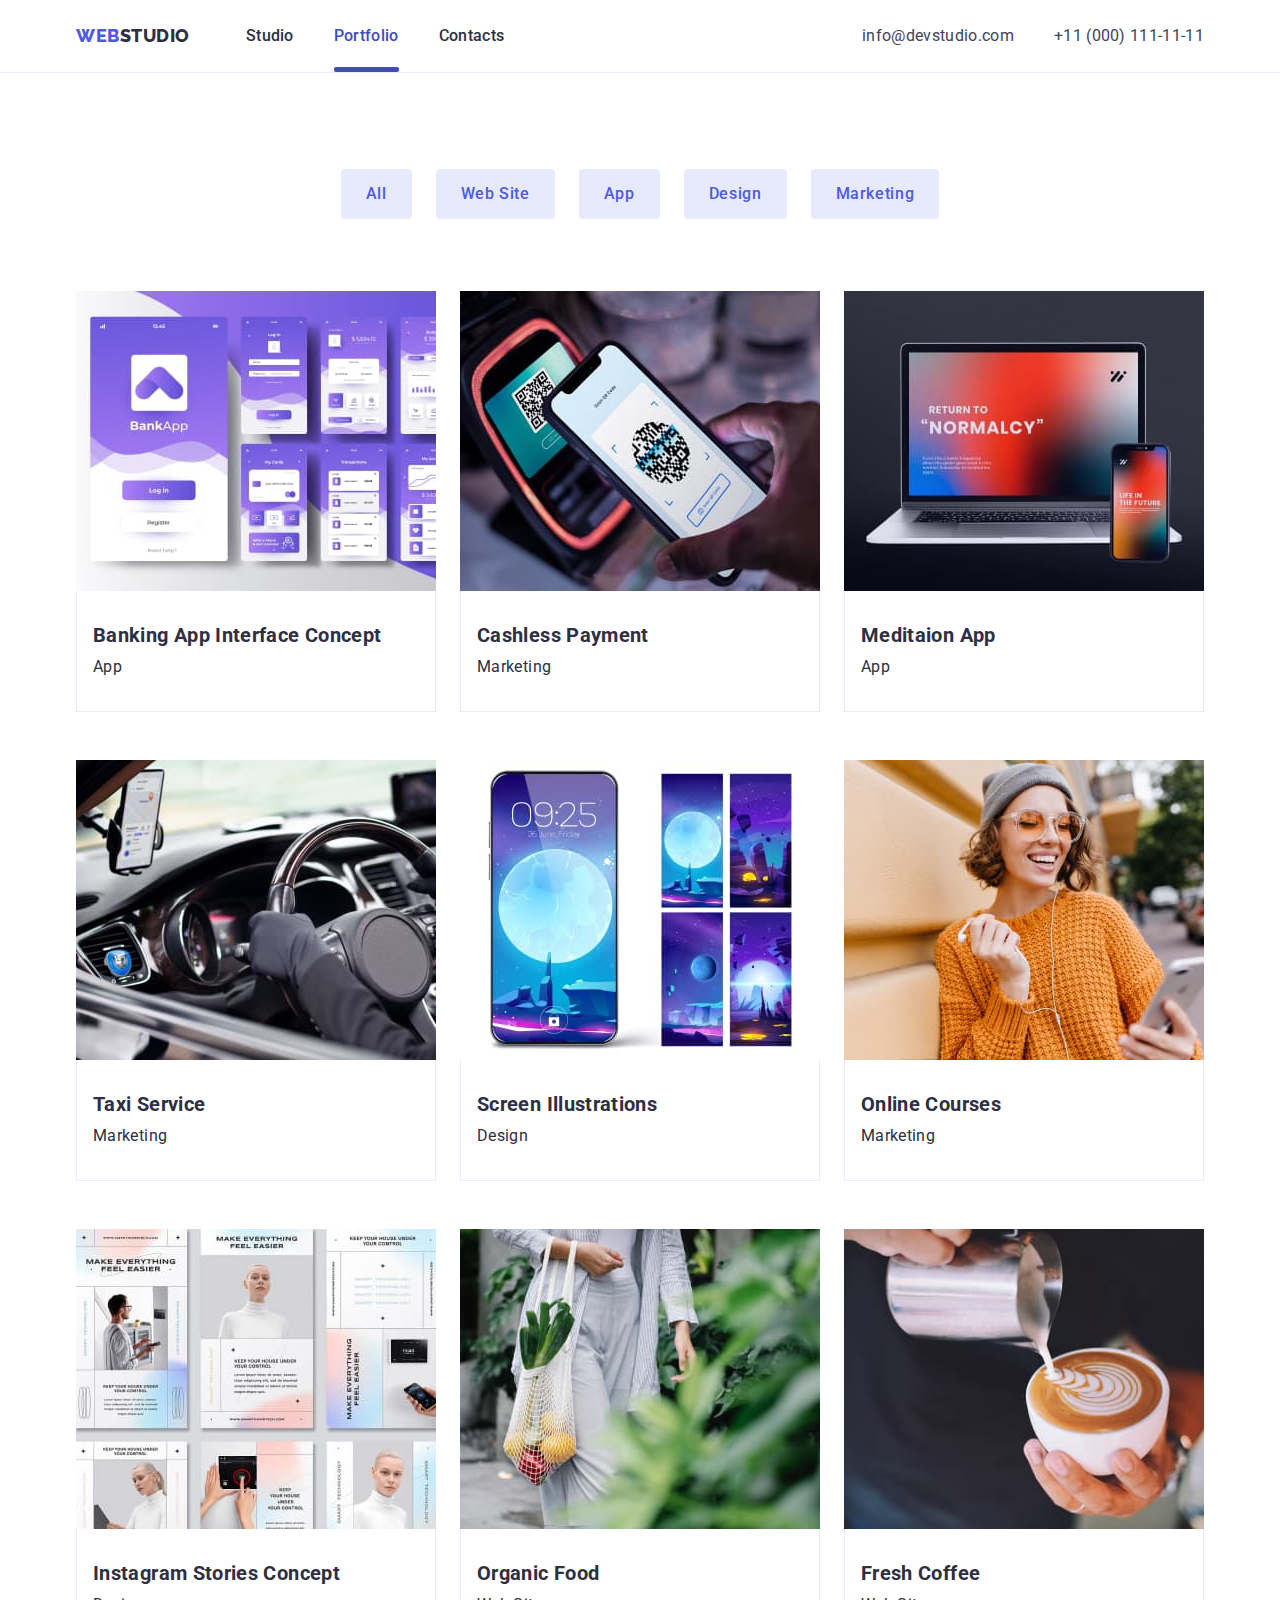
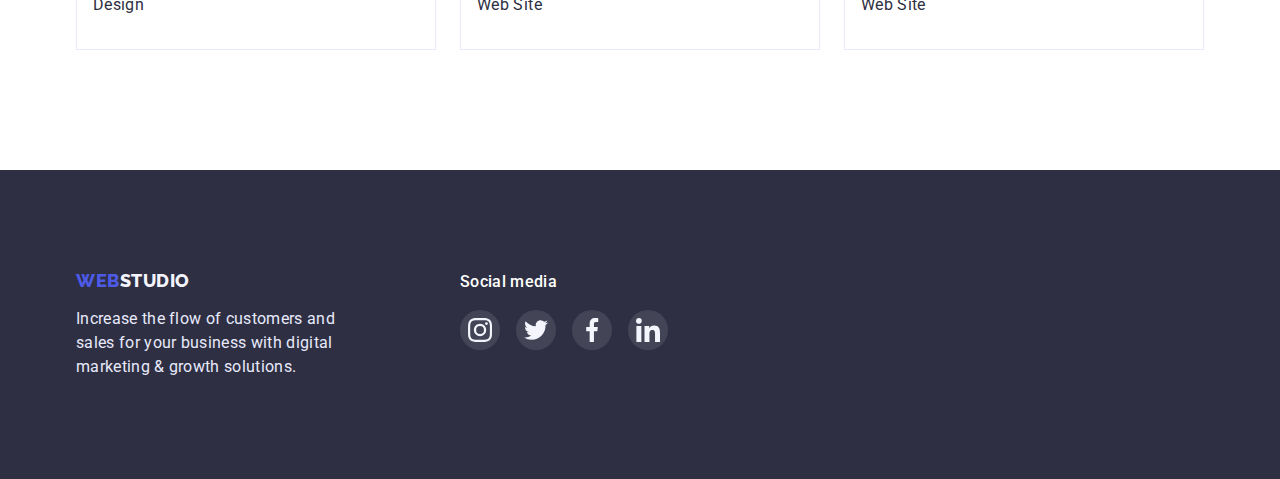
==== portfolio.html @ 46b61388 "Initial commit" ====
<!DOCTYPE html>
<html lang="en">
  <head>
    <meta charset="UTF-8" />
    <meta http-equiv="X-UA-Compatible" content="IE=edge" />
    <meta name="viewport" content="width=device-width, initial-scale=1.0" />
    <title>Document</title>
    <!-- fonst -->
    <link rel="preconnect" href="https://fonts.googleapis.com" />
    <link rel="preconnect" href="https://fonts.gstatic.com" crossorigin />
    <link
      href="https://fonts.googleapis.com/css2?family=Raleway:wght@800&family=Roboto:wght@400;500;700;900&display=swap"
      rel="stylesheet"
    />
    <!-- modern-normalize -->
    <link
      rel="stylesheet"
      href="https://cdn.jsdelivr.net/npm/modern-normalize@1.1.0/modern-normalize.min.css"
    />
    <!-- Custom styles -->
    <link rel="stylesheet" href="./css/styles.css" />
  </head>

  <body>
    <header class="header">
      <div class="header-container container">
        <a class="header-logo link" href=""
          ><span class="header-logo-blue">Web</span>Studio</a
        >
        <nav class="header-nav">
          <ul class="header-list">
            <li class="header-item">
              <a class="header-link link" href="./index.html">Studio</a>
            </li>
            <li class="header-item">
              <a class="header-link link header-current" href="./portfolio.html"
                >Portfolio</a
              >
            </li>
            <li class="header-item">
              <a class="header-link link" href="">Contacts</a>
            </li>
          </ul>
        </nav>
        <address>
          <ul class="header-address">
            <li>
              <a class="header-mail link" href="mailto:info@devstudio.com"
                >info@devstudio.com</a
              >
            </li>
            <li>
              <a class="header-contakt link" href="tel:+110001111111"
                >+11 (000) 111-11-11</a
              >
            </li>
          </ul>
        </address>
      </div>
    </header>
    <main>
      <!-- filters -->
      <section class="button section">
        <div class="container">
          <h1 hidden>Portfolio</h1>
          <ul class="btn-flex">
            <li>
              <button class="header-button btn" type="button">All</button>
            </li>
            <li>
              <button class="header-button btn" type="button">Web Site</button>
            </li>
            <li>
              <button class="header-button btn" type="button">App</button>
            </li>
            <li>
              <button class="header-button btn" type="button">Design</button>
            </li>
            <li>
              <button class="header-button btn" type="button">Marketing</button>
            </li>
          </ul>

          <!-- row1-3 -->

          <ul class="portfolio-flex">
            <li class="flex-item portfolio">
              <a class="portfolio-link" href="">
                <div class="product-thumb">
                  <img
                    src="./images/portfolio/row1card1(1).jpg"
                    alt="Banking App Interface Concept"
                    width="360"
                    height="300"
                  />

                  <div class="overlay">
                    <p>
                      14 Stylish and User-Friendly App Design Concepts · Task
                      Manager App · Calorie Tracker App · Exotic Fruit Ecommerce
                      App · Cloud Storage App
                    </p>
                  </div>
                </div>

                <div class="portfolio-bloc-item">
                  <h2 class="portfolio-caption">
                    Banking App Interface Concept
                  </h2>
                  <p class="portfolio-text">App</p>
                </div>
              </a>
            </li>

            <li class="flex-item">
              <a class="portfolio-link" href="">
                <div class="product-thumb">
                  <img
                    src="./images/portfolio/row1card2(1).jpg"
                    alt="Cashless Payment"
                    width="360"
                    height="300"
                  />
                  <div class="overlay">
                    <p>
                      14 Stylish and User-Friendly App Design Concepts · Task
                      Manager App · Calorie Tracker App · Exotic Fruit Ecommerce
                      App · Cloud Storage App
                    </p>
                  </div>
                </div>
                <div class="portfolio-bloc-item">
                  <h2 class="portfolio-caption">Cashless Payment</h2>
                  <p class="portfolio-text">Marketing</p>
                </div>
              </a>
            </li>

            <li class="flex-item">
              <a class="portfolio-link" href="">
                <div class="product-thumb">
                  <img
                    src="./images/portfolio/row1card3(1).jpg"
                    alt="Meditaion App"
                    width="360"
                    height="300"
                  />
                  <div class="overlay">
                    <p>
                      14 Stylish and User-Friendly App Design Concepts · Task
                      Manager App · Calorie Tracker App · Exotic Fruit Ecommerce
                      App · Cloud Storage App
                    </p>
                  </div>
                </div>
                <div class="portfolio-bloc-item">
                  <h2 class="portfolio-caption">Meditaion App</h2>
                  <p class="portfolio-text">App</p>
                </div>
              </a>
            </li>

            <li class="flex-item">
              <a class="portfolio-link" href="">
                <div class="product-thumb">
                  <img
                    src="./images/portfolio/row2card1(1).jpg"
                    alt="Taxi Service"
                    width="360"
                    height="300"
                  />
                  <div class="overlay">
                    <p>
                      14 Stylish and User-Friendly App Design Concepts · Task
                      Manager App · Calorie Tracker App · Exotic Fruit Ecommerce
                      App · Cloud Storage App
                    </p>
                  </div>
                </div>
                <div class="portfolio-bloc-item">
                  <h2 class="portfolio-caption">Taxi Service</h2>
                  <p class="portfolio-text">Marketing</p>
                </div>
              </a>
            </li>

            <li class="flex-item">
              <a class="portfolio-link" href="">
                <div class="product-thumb">
                  <img
                    src="./images/portfolio/row2card2(1).jpg"
                    alt="Screen Illustrations"
                    width="360"
                    height="300"
                  />
                  <div class="overlay">
                    <p>
                      14 Stylish and User-Friendly App Design Concepts · Task
                      Manager App · Calorie Tracker App · Exotic Fruit Ecommerce
                      App · Cloud Storage App
                    </p>
                  </div>
                </div>
                <div class="portfolio-bloc-item">
                  <h2 class="portfolio-caption">Screen Illustrations</h2>
                  <p class="portfolio-text">Design</p>
                </div>
              </a>
            </li>

            <li class="flex-item">
              <a class="portfolio-link" href="">
                <div class="product-thumb">
                  <img
                    src="./images/portfolio/row2card3(1).jpg"
                    alt="Online Courses"
                    width="360"
                    height="300"
                  />
                  <div class="overlay">
                    <p>
                      14 Stylish and User-Friendly App Design Concepts · Task
                      Manager App · Calorie Tracker App · Exotic Fruit Ecommerce
                      App · Cloud Storage App
                    </p>
                  </div>
                </div>
                <div class="portfolio-bloc-item">
                  <h2 class="portfolio-caption">Online Courses</h2>
                  <p class="portfolio-text">Marketing</p>
                </div>
              </a>
            </li>

            <li class="flex-item">
              <a class="portfolio-link" href="">
                <div class="product-thumb">
                  <img
                    src="./images/portfolio/row3card1(1).jpg"
                    alt="Instagram Stories Concept"
                    width="360"
                    height="300"
                  />
                  <div class="overlay">
                    <p>
                      14 Stylish and User-Friendly App Design Concepts · Task
                      Manager App · Calorie Tracker App · Exotic Fruit Ecommerce
                      App · Cloud Storage App
                    </p>
                  </div>
                </div>
                <div class="portfolio-bloc-item">
                  <h2 class="portfolio-caption">Instagram Stories Concept</h2>
                  <p class="portfolio-text">Design</p>
                </div>
              </a>
            </li>

            <li class="flex-item">
              <a class="portfolio-link" href="">
                <div class="product-thumb">
                  <img
                    src="./images/portfolio/row3card2(1).jpg"
                    alt="Organic Food"
                    width="360"
                    height="300"
                  />
                  <div class="overlay">
                    <p>
                      14 Stylish and User-Friendly App Design Concepts · Task
                      Manager App · Calorie Tracker App · Exotic Fruit Ecommerce
                      App · Cloud Storage App
                    </p>
                  </div>
                </div>
                <div class="portfolio-bloc-item">
                  <h2 class="portfolio-caption">Organic Food</h2>
                  <p class="portfolio-text">Web Site</p>
                </div>
              </a>
            </li>

            <li class="flex-item">
              <a class="portfolio-link" href="">
                <div class="product-thumb">
                  <img
                    src="./images/portfolio/row3card3(1).jpg"
                    alt="Fresh Coffee"
                    width="360"
                    height="300"
                  />
                  <div class="overlay">
                    <p>
                      14 Stylish and User-Friendly App Design Concepts · Task
                      Manager App · Calorie Tracker App · Exotic Fruit Ecommerce
                      App · Cloud Storage App
                    </p>
                  </div>
                </div>
                <div class="portfolio-bloc-item">
                  <h2 class="portfolio-caption">Fresh Coffee</h2>
                  <p class="portfolio-text">Web Site</p>
                </div>
              </a>
            </li>
          </ul>
        </div>
      </section>
    </main>
    <footer class="footer">
      <div class="container footer-bloc">
        <div class="footer-container">
          <a class="footer-logo link" href=""
            ><span class="footer-logo-blue">Web</span>Studio</a
          >

          <p class="logo-text">
            Increase the flow of customers and sales for your business with
            digital marketing & growth solutions.
          </p>
        </div>
        <div class="footer-sauce">
          <div>
            <h5 class="sauce-text">Social media</h5>
          </div>
          <div>
            <ul class="footer-sauce-bloc">
              <li class="socials-item">
                <a
                  class="socials-link sauce-socials-link"
                  href
                  aria-label="Instagram link"
                >
                  <svg class="socials-icon" width="24" height="24">
                    <use href="./images/icons.svg#icon-instagram"></use>
                  </svg>
                </a>
              </li>
              <li class="socials-item">
                <a
                  class="socials-link sauce-socials-link"
                  href
                  aria-label="Twitter link"
                >
                  <svg class="socials-icon" width="24" height="24">
                    <use href="./images/icons.svg#icon-twitter"></use>
                  </svg>
                </a>
              </li>
              <li class="socials-item">
                <a
                  class="socials-link sauce-socials-link"
                  href
                  aria-label="Twitter link"
                >
                  <svg class="socials-icon" width="24" height="24">
                    <use href="./images/icons.svg#icon-facebook"></use>
                  </svg>
                </a>
              </li>
              <li class="socials-item">
                <a
                  class="socials-link sauce-socials-link"
                  href
                  aria-label="Facebook link"
                >
                  <svg class="socials-icon" width="24" height="24">
                    <use href="./images/icons.svg#icon-linkedin"></use>
                  </svg>
                </a>
              </li>
            </ul>
          </div>
        </div>
      </div>
      <script src="./js/modal.js"></script>
    </footer>
  </body>
</html>
---- css/styles.css ----
:root {
  /* Fonts */
  --primary-font: 'roboto', sans-serif;
  --secondary-font: 'Raleway', sans-serif;

  /* Text colors */

  --color-iris: #4d5ae5;
  --color-ocean: #404bbf;
  --color-novy-blue: #2e2f42;
  --color-green: #31d0aa;
  --color-slate: #434455;
  --color-light-slate: #8e8f99;
  --color-cornflower: #e7e9fc;
  --color-cloud: #f4f4fd;
  --color-white: #ffffff;


/* Timing function */
--timing-function:250ms cubic-bezier(0.4, 0, 0.2, 1);
}


/* reset */

h1,
h2,
h3,
h4,
h5,
h6,
p,
ul {
  margin: 0;
  padding: 0;
}

body {
  font-family: var(--primary-font);
  font-size: 18px;

  letter-spacing: 0.02em;
  color: var(--color-novy-blue);
}

img {
  display: block;
  max-width: 100%;
  height: auto;
}

/* container */
.container {
  width: 1158px;
  padding-left: 15px;
  padding-right: 15px;
  margin-left: auto;
  margin-right: auto;
  /* outline: 1px solid red; */
}

.section {
  padding-top: 120px;
  padding-bottom: 120px;
}

/* Header styles */




.header-logo {
  font-family: var(--secondary-font);
  font-weight: 800;
  font-size: 18px;
  line-height: calc(24 / 18);
  letter-spacing: 0.03em;
  text-transform: uppercase;
  color: var(--color-novy-blue);
  margin-right: 56px;
}

.header-logo-blue {
  color: var(--color-iris);
}
.header-list {
  display: flex;
  align-items: center;
  gap: 40px;
}
.header-nav {
  margin-right: auto;
}
.header-link {
  display: block;
  padding-top: 24px;
  padding-bottom: 24px;
  font-weight: 500;
  font-size: 16px;
  line-height: calc(24 / 16);
  letter-spacing: 0.02em;
  color: var(--color-novy-blue);
  
}

 

.header-address {
  display: flex;
  align-items: center;
  gap: 40px;
}
li {
  list-style: none;
}
.link{
  text-decoration: none;

}

.header-link {
  
  position: relative;
transition: color var(--timing-function);
}
 
.header-current{
  color: var(--color-ocean);
}


 

.header-current::after {
content:'';
position: absolute;
left: 0;
bottom: 0;
display: block;
width: 100%;
height: 5px;
background-color:var(--color-ocean);
border-radius: 2px;
/* 
opacity: 0;
transition: opacity var(--timing-function),  */

}






.header-link:hover,
.header-link:focus {
  color: var(--color-ocean);
}

.header-mail {
  font-style: normal;
  font-weight: 400;
  font-size: 16px;
  line-height: calc(24 / 16);
  letter-spacing: 0.02em;
  color: var(--color-slate);
  transition: color var(--timing-function);
}

.header-mail:hover,
.header-mail:focus {
  color: var(--color-ocean);
}

.header-contakt {
  font-style: normal;
  font-weight: 400;
  font-size: 16px;
  line-height: calc(24 / 16);
  letter-spacing: 0.02em;
  color: var(--color-slate);
  transition: color var(--timing-function);
}

.header-contakt:hover,
.header-contakt:focus {
  color: var(--color-ocean);
}
/* header {
  padding-top: 24px;
  padding-bottom: 24px;
} */
.header {
  border-bottom: 1px solid #e7e9fc;
}

.header-container {
  display: flex;
  align-items: center;
}

/* hero */

.hero {
  background-color: var(--color-novy-blue);
  padding-bottom: 188px;
  padding-top: 188px;
}
.hero-background{
  max-width: 1440px;
  margin-left: auto;
  margin-right: auto;
  background-image:linear-gradient(rgba(46, 47, 66, 0.7),rgba(46, 47, 66, 0.7)), url(../images/hero/people-office\ 1\ \(1\).jpg);
  background-repeat: no-repeat;
  background-position: center;
  background-size: cover;
  }

.hero-title {
  font-size: 56px;
  line-height: calc(60 / 56);
  text-align: center;
  letter-spacing: 0.02em;
  color: var(--color-white);
  width: 500px;
  margin-left: auto;
  margin-right: auto;

  margin-bottom: 48px;
}

.hero-button {
  display: block;
  min-width: 169px;
  min-height: 56px;
  font-family: var(--primary-font);
  font-weight: 500;
  font-size: 16px;
  line-height: calc(24 / 16);

  letter-spacing: 0.04em;
  color: var(--color-white);
  cursor: pointer;
  background-color: var(--color-iris);
  box-shadow: 0px 4px 4px rgba(0, 0, 0, 0.15);
  border-radius: 4px;
  border: 1px solid transparent;
  margin-left: auto;
  margin-right: auto;
  transition: background-color var(--timing-function);
}

.hero-button:hover,
.hero-button:focus {
  background-color: var(--color-ocean);
}

.header-button {
  font-family: var(--primary-font);

  font-weight: 500;
  font-size: 16px;
  line-height: calc(24 / 16);
  text-align: center;
  letter-spacing: 0.04em;
  cursor: pointer;
  color: var(--color-iris);
  background-color: var(--color-cornflower);
}
.backdrop{
position: fixed;
top: 0;
left: 0;
width: 100%;
height: 100%;
background-color:rgba(46, 47, 66, 0.4);
opacity: 1;
transition: opacity 250ms var(--timing-function);

}

.backdrop.is-hidden{
  opacity: 0;
  pointer-events: none;
}

.backdrop.is-hidden .modal {
  transform: translate(-50%,-50%) scale(0.8);
}

.modal{
position: absolute;
top: 50%;
left: 50%;
transform: translate(-50%,-50%) scale(1);
height: 576px;
width: 408px;

background-color: #FCFCFC;
box-shadow: 0px 1px 1px rgba(0, 0, 0, 0.14), 0px 1px 3px rgba(0, 0, 0, 0.12), 0px 2px 1px rgba(0, 0, 0, 0.2);
border-radius: 4px;
 
 transition: transform var(--timing-function);
}

.modal-btn{
 position: absolute;
 top: 24px;
 right: 24px;

 display: flex;
 align-items: center;
 justify-content: center;
 fill: #000000;
  width: 24px;
  height: 24px;
  padding: 0;
  
  background-color: var(--color-cornflower);
  border: 1px solid rgba(0, 0, 0, 0.1);
  border-radius: 50%;
  cursor: pointer;
  transition: background-color var(--timing-function), fill var(--timing-function) ;
}

.modal-btn:hover{
  background-color:var(--color-ocean);
  fill: var(--color-white) ;
  ;
}

.btn:hover {
   box-shadow: 0px 3px 1px rgba(0, 0, 0, 0.1), 0px 2px 1px rgba(0, 0, 0, 0.08),
    0px 2px 2px rgba(0, 0, 0, 0.12);
}

.btn:focus,
.btn:hover {
  color: var(--color-white);
  background-color: var(--color-iris);
}
/* section1 */
.flexbox-container {
  display: flex;
  align-items: flex-start;
  gap: 24px;
}
.features-bloc {
  width: calc(100% / 4);
}

.thumb {
  display: flex;
  background-color:var(--color-cloud) ;
  border-radius: 4px;
  height: 112px;
  align-items: center;
  justify-content: center;
  margin-bottom: 8px;
}







.features {
  font-weight: 500;
  font-size: 20px;
  line-height: calc(24 / 20);
  letter-spacing: 0.02em;
  margin-bottom: 8px;
}
.features-text {
  font-size: 16px;
  line-height: calc(24 / 16);
  letter-spacing: 0.02em;

  /* SLATE */

  color: var(--color-slate);
}

/* Section2-benefit */

.benefits-title {
  margin-bottom: 72px;
  font-weight: 700;
  font-size: 36px;
  line-height: calc(40 / 36);
  text-align: center;
  letter-spacing: 0.02em;
  text-transform: capitalize;
}
.benefits-flex {
  display: flex;
  gap: 24px;
}

/* Our Team */
.team-bloc {
  background: #f4f4fd;
}

.team {
  margin-bottom: 72px;
  font-size: 36px;
  line-height: calc(40 / 36);
  text-align: center;
  letter-spacing: 0.02em;
  text-transform: capitalize;
}

.border {
  box-shadow: 0px 1px 6px rgba(46, 47, 66, 0.08),
    0px 1px 1px rgba(46, 47, 66, 0.16), 0px 2px 1px rgba(46, 47, 66, 0.08);
  border-radius: 0px 0px 4px 4px;
  background: var(--color-white);
}

.team-inner {
  padding-top: 32px;
  padding-bottom: 32px;
}
.team-items {
  margin-bottom: 8px;
  font-weight: 500;
  font-size: 20px;
  line-height: calc(24 / 20);
  text-align: center;
  letter-spacing: 0.02em;
}

.team-img {
  margin-bottom: 32px;
}

.team-description {
  margin-bottom: 8px;
  font-size: 16px;
  line-height: calc(24 / 16);
  text-align: center;
  letter-spacing: 0.02em;

}

.team-flex {
  display: flex;
  padding-left: 0px;
  gap: 24px;
}
 .socials{
  display: flex;
  align-items: center;
  justify-content: center;
  gap: 24px;
 }
 


.socials-link {
  display: flex;
  align-items: center;
  justify-content: center;
  width: 40px;
  height: 40px;
  border-radius: 50%;
  background-color: var(--color-iris);
  fill:var(--color-cloud);
  transition: background-color var(--timing-function);
}

.socials-link:hover,
.socials-link:focus{
 background-color: var(--color-ocean);
}

/* Customers section */
.customers-section {
  padding-top: 130px;
}

.customers-item {
  margin-bottom: 72px;
  font-weight: 700;
font-size: 36px;
line-height: 40px;
text-align: center;
}
.customers-bloc {
  display:flex;
  align-items: center;
  justify-content: center;
  gap: 24px;
}

.customers-link {
  display: flex;
  align-items: center;
  justify-content: center;
  width: 168px;   
  height: 88px;
  border: 1px solid var(--color-light-slate);
  border-radius: 4px;
  background-color: var(--color-white);
  fill:var(--color-light-slate);
  transition: fill var(--timing-function), border var(--timing-function);
}

.customers-link:hover,
.customers-link:focus{
 
 fill:var(--color-ocean) ;
 border: 1px solid var(--color-ocean);
}



/* footer */
.footer {
  background-color: var(--color-novy-blue);
  padding-top: 100px;
  padding-bottom: 100px;
}
.footer-bloc{
  display: flex;
  gap: 120px;
  
}
.footer-container {
  width: 264px;
}

.footer-logo {
  display: block;
  margin-bottom: 16px;
  font-family: var(--secondary-font);
  font-weight: 800;
  font-size: 18px;
  line-height: calc(21 / 18);
  letter-spacing: 0.03em;
  text-transform: uppercase;

  color: var(--color-cloud);
}

.footer-logo-blue {
  color: var(--color-iris);
}
.logo-text {
  font-size: 16px;
  line-height: calc(24 / 16);
  letter-spacing: 0.02em;
  color: var(--color-cornflower);
}
 
.footer-sauce-bloc{
  display: flex;
  gap: 16px;
  

}
.sauce-text{
  margin-bottom: 16px;
  font-family: 'Roboto';

font-weight: 500;
font-size: 16px;
line-height: calc(24 / 16);
letter-spacing: 0.02em;
color:var(--color-white);

}
.sauce-socials-link{
background-color:rgba(255, 255, 255, 0.1);
transition: background-color var(--timing-function);
}

.sauce-socials-link:hover,
.sauce-socials-link:focus{
  background-color: var(--color-green);
}


/* portfolio */
.btn {
  padding: 12px 24px;
  
  border-radius: 4px;
  border: 1px solid #e7e9fc;
  transition: box-shadow var(--timing-function), color var(--timing-function), background-color var(--timing-function) ;
}

.btn-flex {
  display: flex;
  justify-content: center;
  
  margin-bottom: 72px;
  padding-left: 0px;
}

.btn-flex li:not(:last-child) {
  margin-right: 24px;
}

.portfolio-flex {
  display: flex;
  flex-wrap: wrap;
  row-gap: 48px;
  column-gap: 24px;
}
.flex-item {
  flex-basis: calc((100% - 2 * 24px) / 3);
  
}

.portfolio-link{
  display: inline-block;
  color: var(--color-novy-blue);
  text-decoration: none;
  transition: box-shadow var(--timing-function);
}
.portfolio-link:hover,
.portfolio-link:focus {
box-shadow: 0px 1px 6px rgba(46, 47, 66, 0.08), 0px 1px 1px rgba(46, 47, 66, 0.16), 0px 2px 1px rgba(46, 47, 66, 0.08);
 }
 
 .product-thumb {
  position: relative;
  overflow: hidden;
}

 .overlay{
position: absolute;
top: 0;
left: 0;
height: 100%;
width: 100%;

padding-top: 40px;
padding-left: 32px;
padding-right: 32px;
color:var(--color-cloud) ;
background-color: var(--color-ocean);

transform: translatey(100%);
transition: transform var(--timing-function);
 }


.portfolio-link:hover .overlay {
  transform: translatey(0);
  
}

 .overlay > p {
  width: 296px;
  font-size: 16px;
  line-height:calc(24 / 16);  
 
 }

 
  .portfolio-bloc-item {
  padding-top: 32px;
  padding-bottom: 32px;
  padding-left: 16px;
  border: 1px solid #e7e9fc;
  border-top: none;
}

.portfolio-caption {
  margin-bottom: 8px;
  font-weight: 500px;
  font-size: 20px;
  line-height: calc(24 / 20);
}

.portfolio-text {
  font-size: 16px;
  line-height: calc(24 / 16);
}

/* Section2-benefit */
.benefits-section {
  padding-top: 0;
}

.button {
  padding-top: 96px;
}
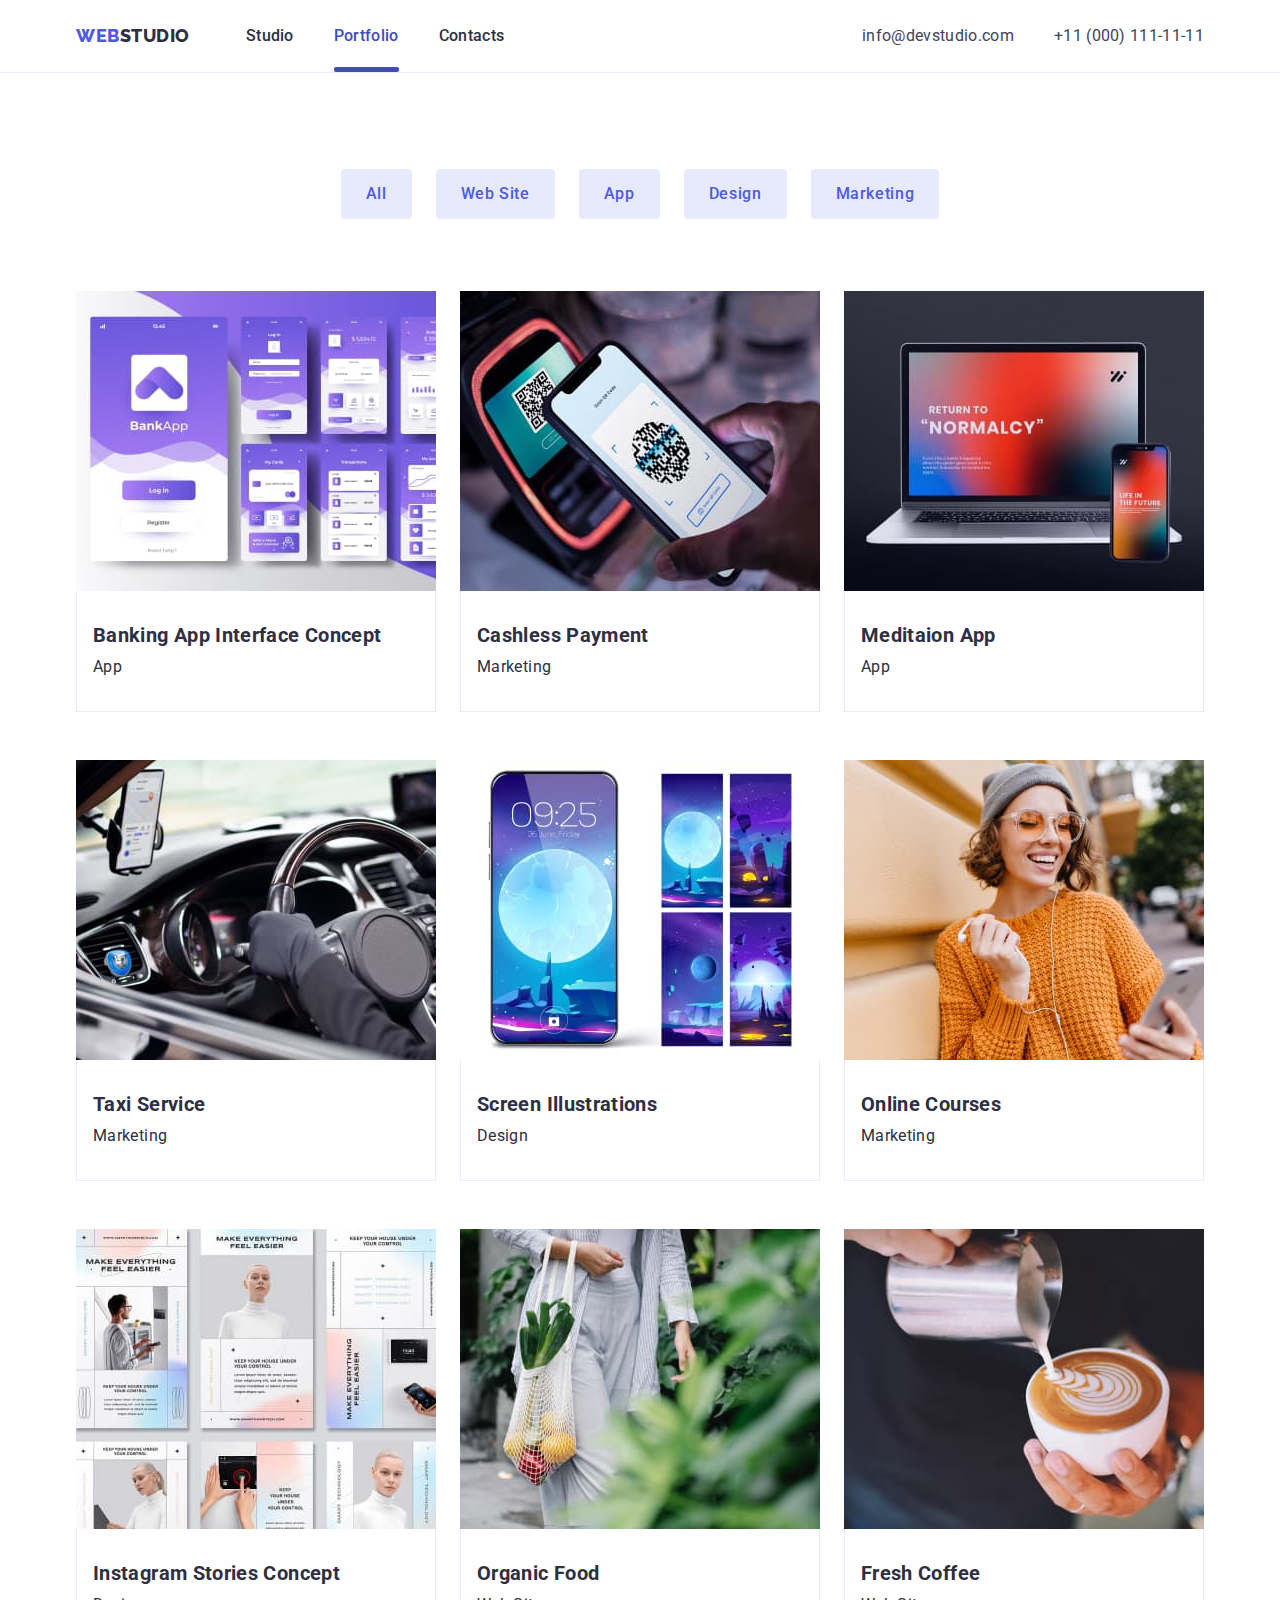
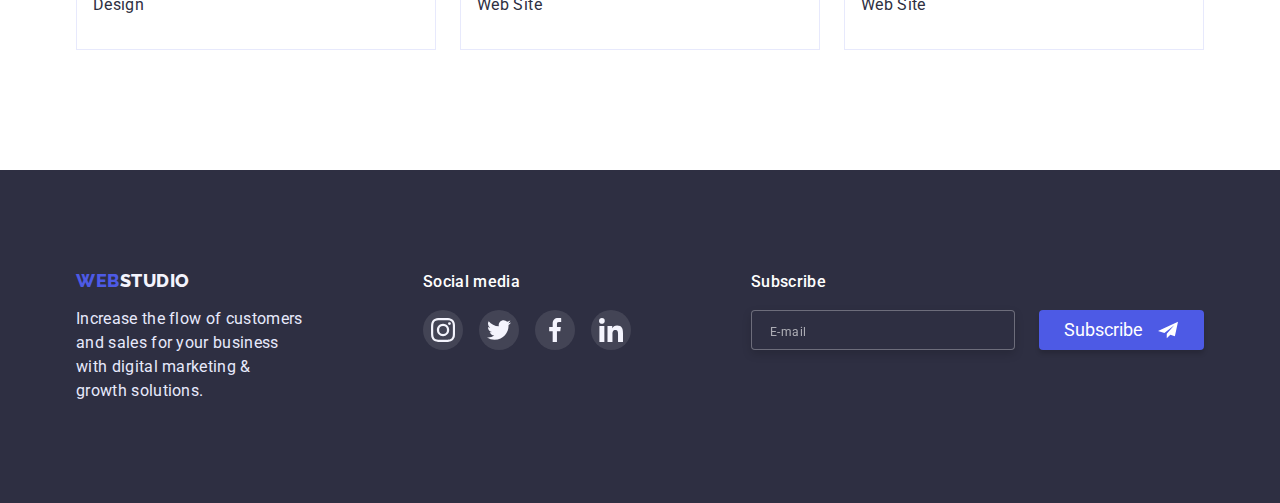
==== commit 70a76083: "д/з№6" ====
--- a/portfolio.html
+++ b/portfolio.html
@@ -372,8 +372,29 @@
             </ul>
           </div>
         </div>
+        <div class="footer-mail-bloc">
+          <p>Subscribe</p>
+          <form class="footer-mail-form" name="footer_mail_form">
+            <div class="footer-mail-group">
+              <label class="footer-mail-form-lebel">
+                <input
+                  class="footer-mail-input"
+                  type="email"
+                  name="footer_mail_input"
+                  placeholder="E-mail"
+                />
+              </label>
+              <div class="footer-mail-button">
+                <button class="btn-footer-mail" type="submit">Subscribe</button>
+                <svg class="footer-mail-icon" width="24" height="20">
+                  <use href="./images/icons.svg#icon-Frame"></use>
+                </svg>
+              </div>
+            </div>
+          </form>
+        </div>
       </div>
-      <script src="./js/modal.js"></script>
     </footer>
+    <script src="./js/modal.js"></script>
   </body>
 </html>
--- a/css/styles.css
+++ b/css/styles.css
@@ -47,6 +47,19 @@
   display: block;
   max-width: 100%;
   height: auto;
+}
+
+.visually-hidden {
+  position: absolute;
+  white-space: nowrap;
+  width: 1px;
+  height: 1px;
+  overflow: hidden;
+  border: 0;
+  padding: 0;
+  clip: rect(0 0 0 0);
+  clip-path: inset(50%);
+  margin: -1px;
 }
 
 /* container */
@@ -267,6 +280,7 @@
   color: var(--color-iris);
   background-color: var(--color-cornflower);
 }
+
 .backdrop{
 position: fixed;
 top: 0;
@@ -326,7 +340,226 @@
 .modal-btn:hover{
   background-color:var(--color-ocean);
   fill: var(--color-white) ;
-  ;
+  
+}
+
+
+/* Form modal */
+
+.modal-form{
+padding-left: 24px;
+padding-top: 72px;
+padding-bottom: 24px;
+padding-right: 24px;
+color:var(--color-light-slate);
+}
+
+.modal-title{
+display:block;
+  font-weight: 500;
+font-size: 16px;
+line-height: calc(24/16);
+text-align: center;
+margin-bottom: 16px;
+color: var(--color-novy-blue);
+}
+
+
+
+.form-field{
+  position: relative; 
+  display: flex;
+  flex-direction: column;
+  margin: 0;
+  transition: o;
+}
+ 
+
+.form-field input{
+
+  border: 1px solid rgba(33, 33, 33, 0.2);
+  border-radius: 4px;
+width: 360px;
+height: 40px;
+}
+
+
+.form-field label{
+  margin-bottom: 8px;
+  font-weight: 400;
+  font-size: 12px;
+
+  line-height: calc(14/12);
+  letter-spacing: 0.01em;
+  cursor: pointer;
+ 
+  }
+ 
+ 
+.label-item{
+display: block;
+  margin-bottom: 4px;
+  }
+ 
+ .modal-input-group{
+  position: relative;
+ }
+
+.form-name label{
+  letter-spacing: 0.04em;
+
+}
+
+  
+
+
+.frame-focus:focus{
+   outline-color: var(--color-iris);
+}
+
+.frame-focus{
+ padding-left:38px;
+transition: outline-color var(--timing-function);
+}
+
+
+.modal-icon{
+  position: absolute;
+  top: 50%;
+  left: 16px;
+fill: var(--color-novy-blue);
+  transform: translateY(-50%);
+transition: fill var(--timing-function);
+}
+
+.frame-focus:focus ~ .modal-icon{
+  fill:var(--color-iris);
+}
+
+.textarea{
+  width: 360px;
+height: 120px;
+
+resize: none;
+
+border: 1px solid rgba(33, 33, 33, 0.2);
+border-radius: 4px;
+}
+.textarea-modal-focus{
+  padding: 8px 16px;
+  transition: outline-color var(--timing-function);
+}
+
+.textarea-modal-focus:focus{
+  outline-color: var(--color-iris);
+}
+
+.textarea-modal-focus::placeholder{
+font-weight: 400;
+font-size: 12px;
+line-height: calc(14/12);
+
+
+letter-spacing: 0.04em;
+
+color: rgba(117, 117, 117, 0.5);
+}
+
+label.textarea-label{
+  margin-bottom: 16px;
+}
+
+.modal-checkbox-label{
+display: flex;
+align-items: center;
+justify-content: start;
+gap: 8px;
+margin-bottom:24px ;
+cursor: pointer;
+}
+
+.checkbox input {
+  border: 1.25px solid #404BBF;
+  border-radius: 2px;
+}
+.modal-checkbox-label{
+font-weight: 400;
+font-size: 12px;
+line-height: calc(14/12);
+letter-spacing: 0.04em;
+}
+
+
+.modal-checkbox-input{
+
+  display: block;
+ transition:fill var(--timing-function),stroke var(--timing-function);
+}
+
+
+.modal-checkbox-input:checked {
+background-color: var(--color-ocean);
+border-color: var(--color-ocean);
+background-size: 16px;
+
+}
+
+
+.custom-checkbox-frame{
+  position: relative;
+  fill: transparent;
+  stroke:#2E2F42;
+
+ 
+}
+.modal-checkbox-input:checked + .custom-checkbox > .custom-checkbox-frame {
+  
+  fill: var(--color-ocean);
+  stroke: var(--color-ocean);
+}
+
+.modal-checkbox-input:checked + .custom-checkbox >.custom-checkbox-clic {
+  opacity: 1;
+  
+}
+
+ 
+
+.custom-checkbox-clic{
+  opacity:0 ;
+  
+}
+.modal-form-desc{
+  color:  #757575;
+}
+
+.label-policy-link{
+  color: var(--color-iris);
+}
+
+.button-modal{
+display:block;
+justify-content: center;
+padding: 16px 32px;
+
+letter-spacing: 0.04em;
+margin-left: auto;
+margin-right: auto;
+  width: 169px;
+  height: 56px;
+  border: 0;
+  box-shadow: 0px 4px 4px rgba(0, 0, 0, 0.15);
+  border-radius: 4px;
+  background-color: var(--color-iris);
+  color: var(--color-white);
+transition: background-color var(--timing-function);
+cursor: pointer;
+}
+
+
+.button-modal:hover,
+.button-modal:focus{
+  background-color: var(--color-ocean);
 }
 
 .btn:hover {
@@ -377,7 +610,6 @@
   line-height: calc(24 / 16);
   letter-spacing: 0.02em;
 
-  /* SLATE */
 
   color: var(--color-slate);
 }
@@ -582,6 +814,85 @@
   background-color: var(--color-green);
 }
 
+.footer-mail-bloc {
+}
+.footer-mail-bloc > p{
+margin-bottom: 16px;
+  font-weight: 500;
+font-size: 16px;
+line-height: calc(24/16);
+letter-spacing: 0.02em;
+  color: var(--color-white);
+}
+.footer-mail-group{
+  display: flex;
+  justify-content: center;
+  align-items: center;
+  gap: 24px;
+}
+
+
+.footer-mail-form-lebel {
+}
+
+
+.footer-mail-input {
+  width: 264px;
+  height: 40px;
+  
+  border: 1px solid rgba(255, 255, 255, 0.3);
+filter: drop-shadow(0px 4px 4px rgba(0, 0, 0, 0.15));
+border-radius: 4px;
+background-color: var(--color-novy-blue);
+ color: var(--color-white); 
+ cursor: pointer;
+}
+
+.footer-mail-input::placeholder{
+  display: flex;
+  align-items: center;
+ padding-left: 16px;
+  font-weight: 400;
+  font-size: 12px;
+  line-height: 24px;
+  
+  
+  letter-spacing: 0.04em;
+ 
+  color: rgba(255, 255, 255, 0.6); 
+}
+
+.footer-mail-button{
+  position: relative;
+}
+
+.btn-footer-mail {
+  display: flex;
+  align-items: center;
+  width: 165px;
+height: 40px;
+padding-left: 24px;
+  border: 1px solid transparent;
+border-radius: 4px;
+ background-color: var(--color-iris);
+ color:var(--color-white);
+ cursor: pointer;
+box-shadow: 0px 4px 4px rgba(0, 0, 0, 0.15);
+transition: background-color var(--timing-function);
+ 
+}
+.btn-footer-mail:hover,
+.btn-footer-mail:focus{
+  background-color: var(--color-ocean);
+
+}
+
+.footer-mail-icon {
+  position: absolute;
+  top: 0;
+  right:24px ;
+  transform:translateY(50%) ;
+}
 
 /* portfolio */
 .btn {
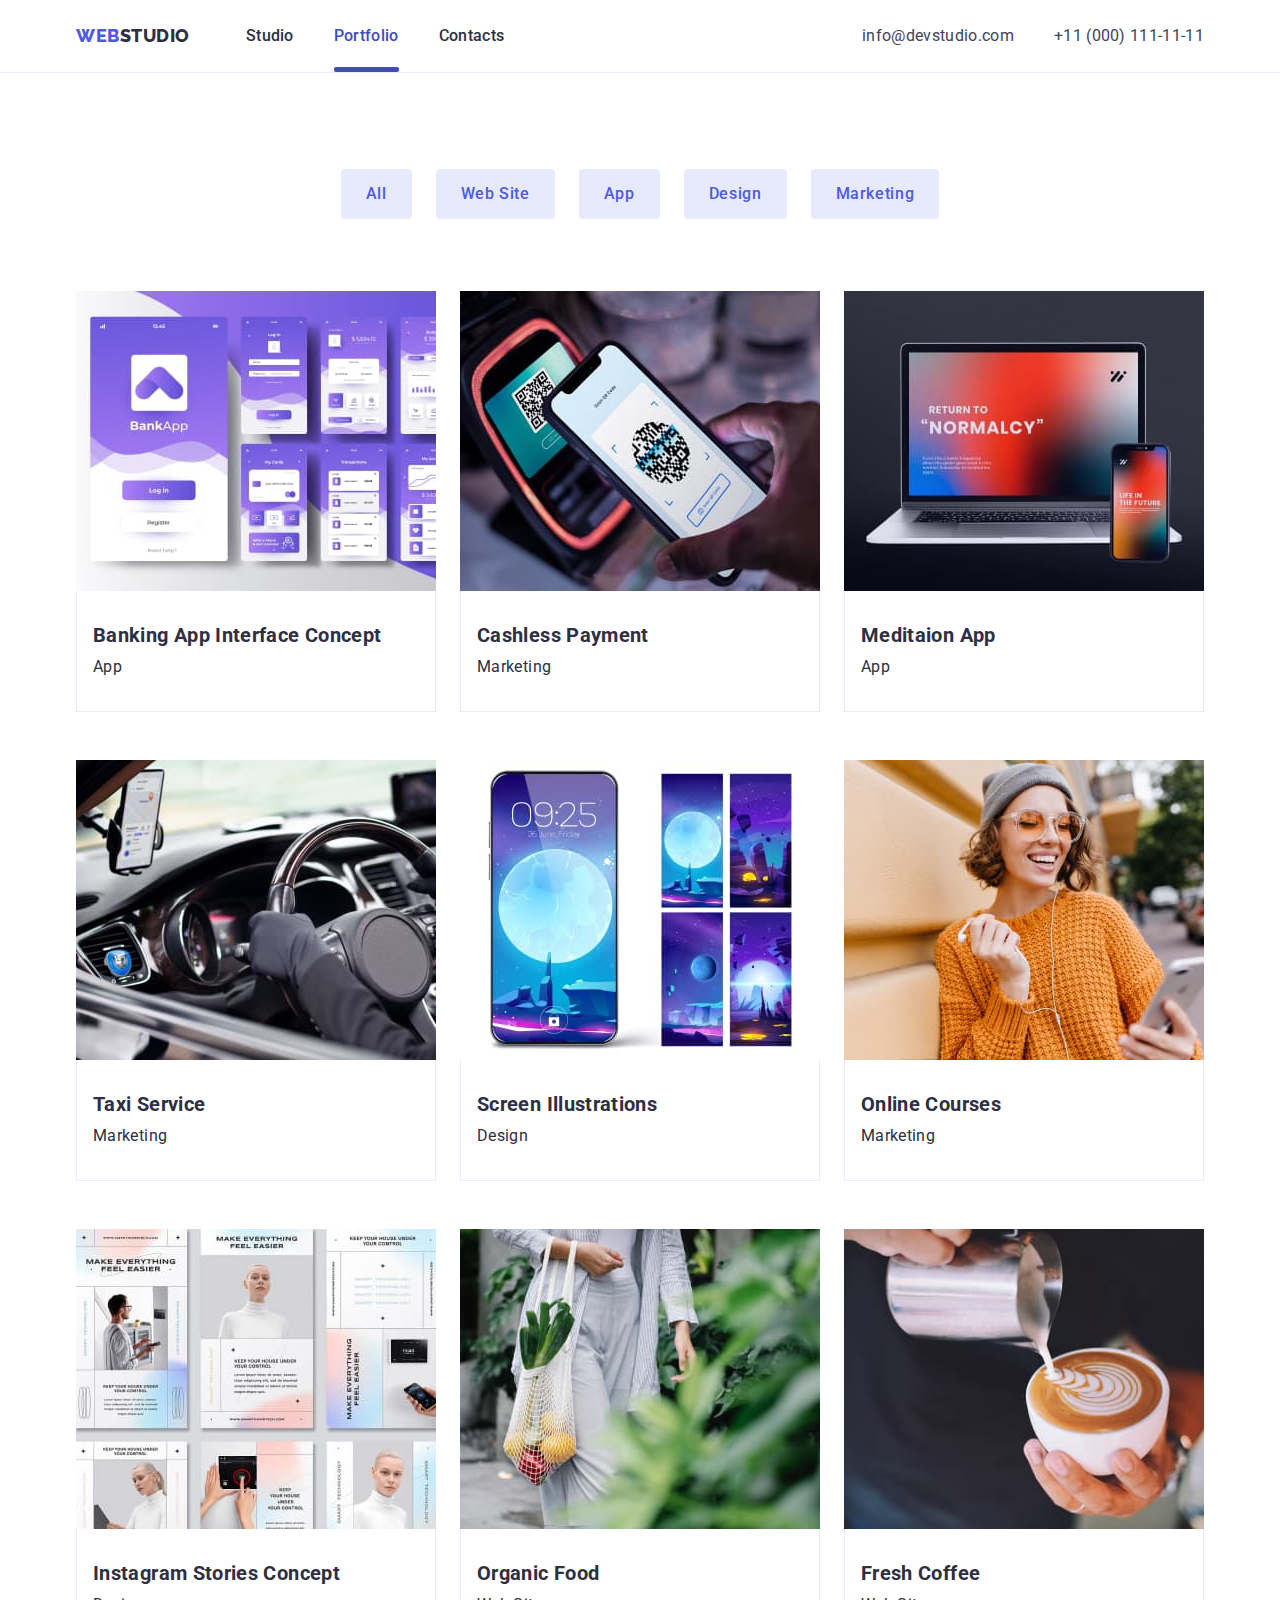
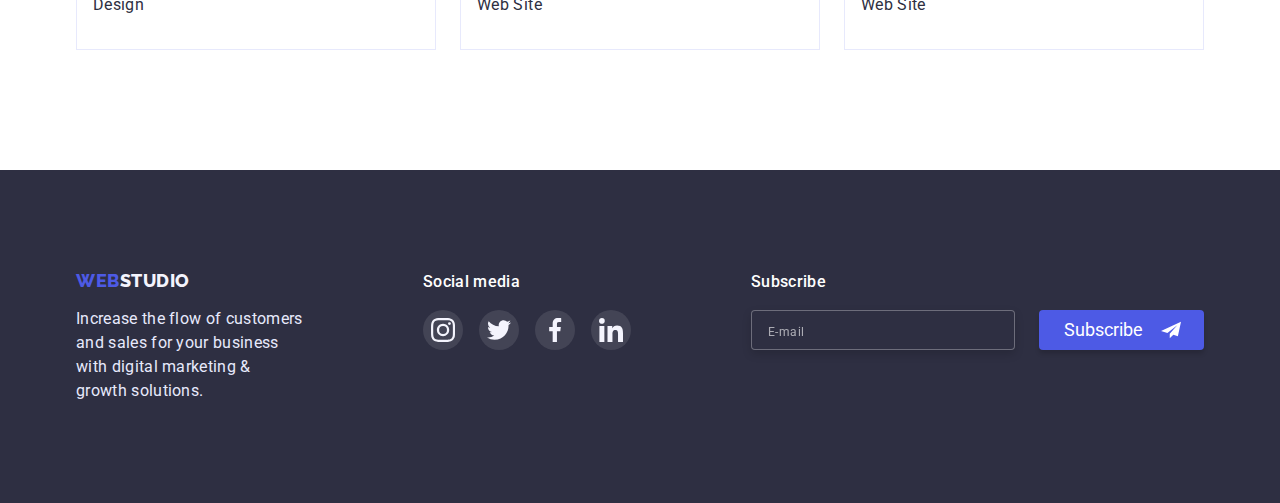
==== commit 99ad230d: "виправив помилки" ====
--- a/portfolio.html
+++ b/portfolio.html
@@ -375,22 +375,21 @@
         <div class="footer-mail-bloc">
           <p>Subscribe</p>
           <form class="footer-mail-form" name="footer_mail_form">
-            <div class="footer-mail-group">
-              <label class="footer-mail-form-lebel">
-                <input
-                  class="footer-mail-input"
-                  type="email"
-                  name="footer_mail_input"
-                  placeholder="E-mail"
-                />
-              </label>
-              <div class="footer-mail-button">
-                <button class="btn-footer-mail" type="submit">Subscribe</button>
-                <svg class="footer-mail-icon" width="24" height="20">
-                  <use href="./images/icons.svg#icon-Frame"></use>
-                </svg>
-              </div>
-            </div>
+            <label class="footer-mail-form-lebel">
+              <input
+                class="footer-mail-input"
+                type="email"
+                name="footer_mail_input"
+                placeholder="E-mail"
+              />
+            </label>
+
+            <button class="btn-footer-mail" type="submit">
+              Subscribe
+              <svg class="footer-mail-icon" width="24" height="20">
+                <use href="./images/icons.svg#icon-Frame"></use>
+              </svg>
+            </button>
           </form>
         </div>
       </div>
--- a/css/styles.css
+++ b/css/styles.css
@@ -47,6 +47,13 @@
   display: block;
   max-width: 100%;
   height: auto;
+}
+input{
+  cursor: pointer;
+}
+
+label{
+  cursor: pointer;
 }
 
 .visually-hidden {
@@ -307,8 +314,9 @@
 top: 50%;
 left: 50%;
 transform: translate(-50%,-50%) scale(1);
-height: 576px;
+height: 584px;
 width: 408px;
+padding: 72px 24px 24px 24px;
 
 background-color: #FCFCFC;
 box-shadow: 0px 1px 1px rgba(0, 0, 0, 0.14), 0px 1px 3px rgba(0, 0, 0, 0.12), 0px 2px 1px rgba(0, 0, 0, 0.2);
@@ -347,10 +355,7 @@
 /* Form modal */
 
 .modal-form{
-padding-left: 24px;
-padding-top: 72px;
-padding-bottom: 24px;
-padding-right: 24px;
+
 color:var(--color-light-slate);
 }
 
@@ -367,11 +372,14 @@
 
 
 .form-field{
-  position: relative; 
+ 
   display: flex;
   flex-direction: column;
   margin: 0;
-  transition: o;
+  margin-bottom: 8px;
+
+  transition: 0;
+  
 }
  
 
@@ -381,28 +389,33 @@
   border-radius: 4px;
 width: 360px;
 height: 40px;
-}
-
-
-.form-field label{
-  margin-bottom: 8px;
-  font-weight: 400;
-  font-size: 12px;
-
-  line-height: calc(14/12);
-  letter-spacing: 0.01em;
-  cursor: pointer;
- 
-  }
- 
+outline: none;
+transition: border-color var(--timing-function);
+
+}
+
+
  
 .label-item{
 display: block;
   margin-bottom: 4px;
+ 
+
+font-weight: 400;
+font-size: 12px;
+line-height: calc(14/12);
+
+
+letter-spacing: 0.04em;
+
+
+
+
   }
  
  .modal-input-group{
   position: relative;
+ 
  }
 
 .form-name label{
@@ -413,15 +426,15 @@
   
 
 
-.frame-focus:focus{
-   outline-color: var(--color-iris);
-}
 
 .frame-focus{
  padding-left:38px;
 transition: outline-color var(--timing-function);
 }
 
+.frame-focus:focus{
+  border-color:var(--color-iris);
+}
 
 .modal-icon{
   position: absolute;
@@ -436,22 +449,21 @@
   fill:var(--color-iris);
 }
 
-.textarea{
+.textarea-modal-focus{
+  display: block;
   width: 360px;
 height: 120px;
-
+padding: 8px 16px;
 resize: none;
-
+outline: none;
 border: 1px solid rgba(33, 33, 33, 0.2);
 border-radius: 4px;
-}
-.textarea-modal-focus{
-  padding: 8px 16px;
-  transition: outline-color var(--timing-function);
-}
+transition: border-color var(--timing-function);
+}
+
 
 .textarea-modal-focus:focus{
-  outline-color: var(--color-iris);
+ border-color: var(--color-iris);
 }
 
 .textarea-modal-focus::placeholder{
@@ -465,7 +477,7 @@
 color: rgba(117, 117, 117, 0.5);
 }
 
-label.textarea-label{
+.textarea-bloc{
   margin-bottom: 16px;
 }
 
@@ -490,27 +502,12 @@
 }
 
 
-.modal-checkbox-input{
-
-  display: block;
- transition:fill var(--timing-function),stroke var(--timing-function);
-}
-
-
-.modal-checkbox-input:checked {
-background-color: var(--color-ocean);
-border-color: var(--color-ocean);
-background-size: 16px;
-
-}
-
-
 .custom-checkbox-frame{
   position: relative;
   fill: transparent;
   stroke:#2E2F42;
 
- 
+ transition:fill var(--timing-function),stroke var(--timing-function);
 }
 .modal-checkbox-input:checked + .custom-checkbox > .custom-checkbox-frame {
   
@@ -527,7 +524,7 @@
 
 .custom-checkbox-clic{
   opacity:0 ;
-  
+  transition:opacity var(--timing-function);
 }
 .modal-form-desc{
   color:  #757575;
@@ -814,8 +811,8 @@
   background-color: var(--color-green);
 }
 
-.footer-mail-bloc {
-}
+
+
 .footer-mail-bloc > p{
 margin-bottom: 16px;
   font-weight: 500;
@@ -824,7 +821,7 @@
 letter-spacing: 0.02em;
   color: var(--color-white);
 }
-.footer-mail-group{
+.footer-mail-form{
   display: flex;
   justify-content: center;
   align-items: center;
@@ -832,14 +829,13 @@
 }
 
 
-.footer-mail-form-lebel {
-}
+
 
 
 .footer-mail-input {
   width: 264px;
   height: 40px;
-  
+  padding-left: 16px;
   border: 1px solid rgba(255, 255, 255, 0.3);
 filter: drop-shadow(0px 4px 4px rgba(0, 0, 0, 0.15));
 border-radius: 4px;
@@ -851,7 +847,7 @@
 .footer-mail-input::placeholder{
   display: flex;
   align-items: center;
- padding-left: 16px;
+ 
   font-weight: 400;
   font-size: 12px;
   line-height: 24px;
@@ -862,14 +858,14 @@
   color: rgba(255, 255, 255, 0.6); 
 }
 
-.footer-mail-button{
-  position: relative;
-}
+
 
 .btn-footer-mail {
-  display: flex;
-  align-items: center;
-  width: 165px;
+  
+  display: flex;
+  align-items: center;
+  gap: 16px;
+  min-width: 165px;
 height: 40px;
 padding-left: 24px;
   border: 1px solid transparent;
@@ -887,13 +883,6 @@
 
 }
 
-.footer-mail-icon {
-  position: absolute;
-  top: 0;
-  right:24px ;
-  transform:translateY(50%) ;
-}
-
 /* portfolio */
 .btn {
   padding: 12px 24px;
